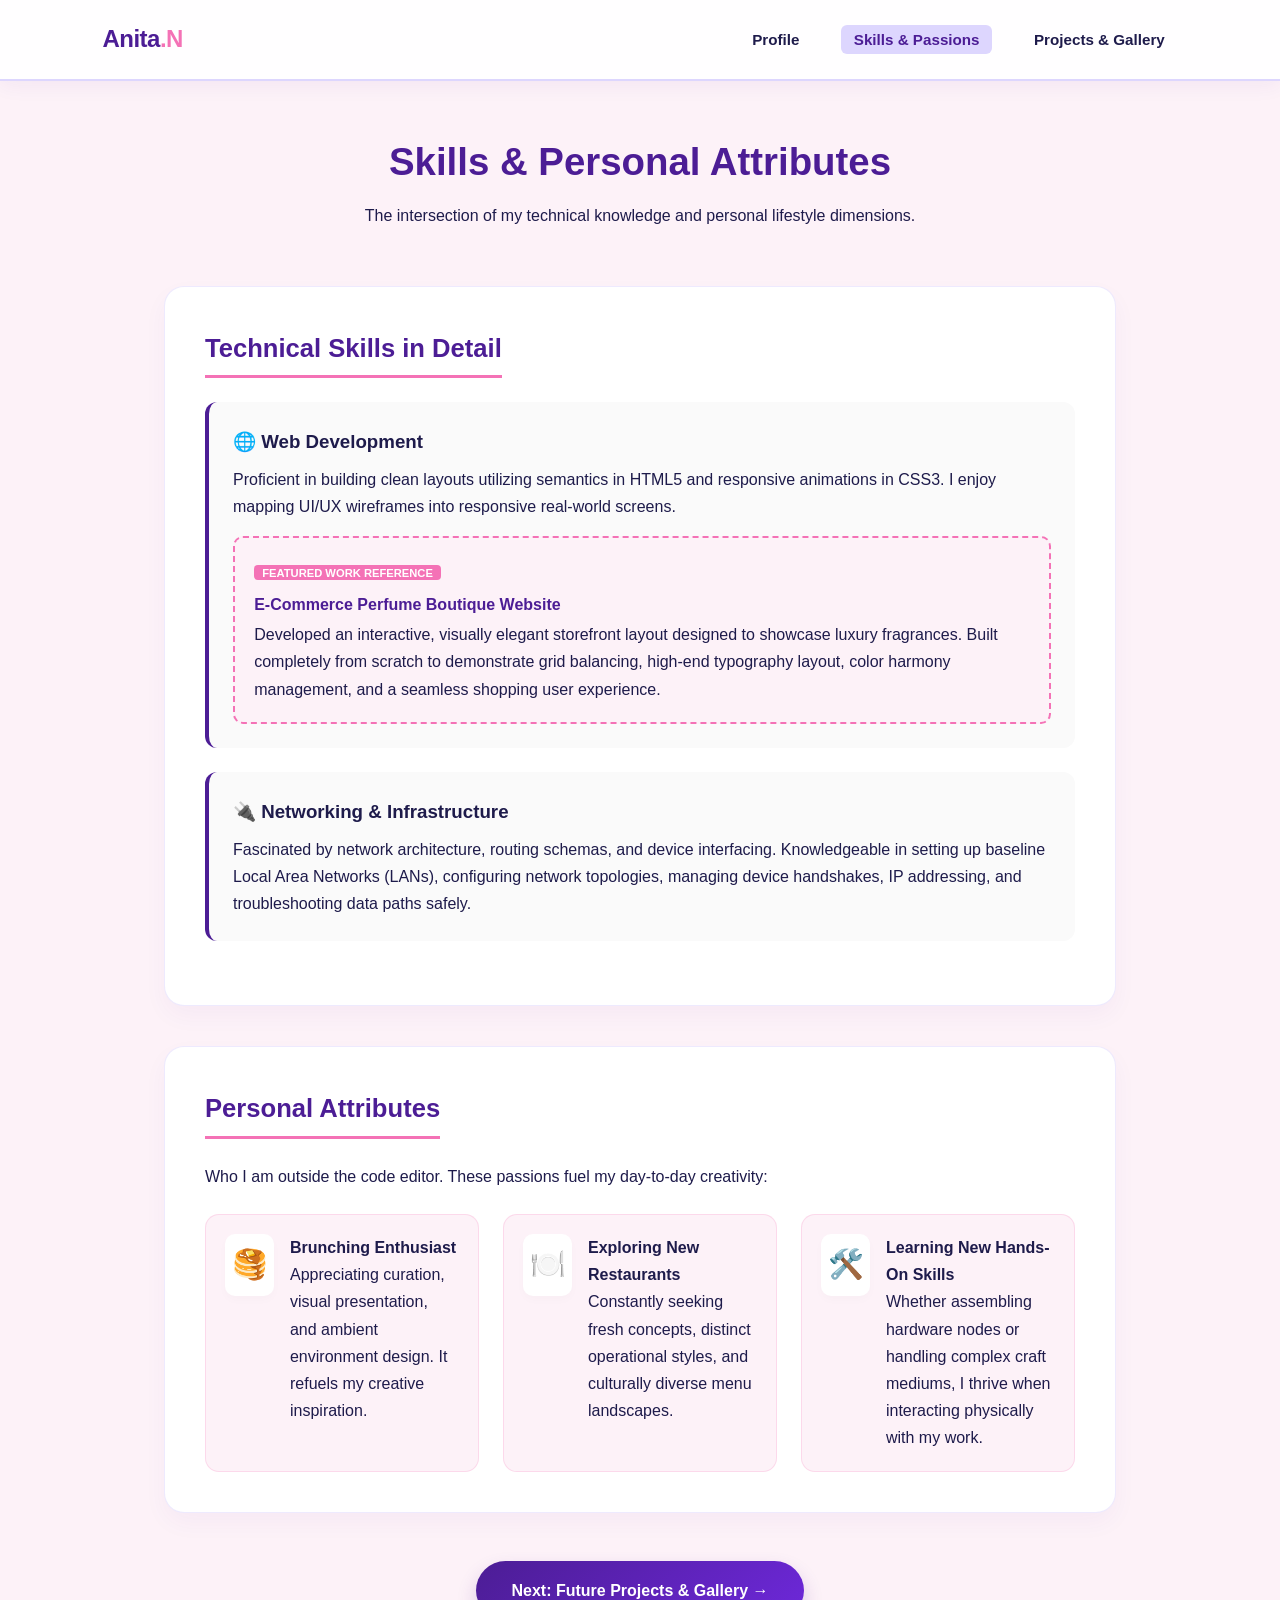
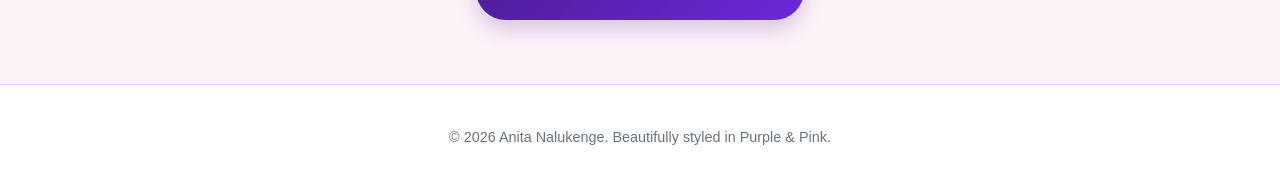
==== skills.html @ be6f803d "Initial commit of my pink and purple portfolio" ====
<!DOCTYPE html>
<html lang="en">
<head>
    <meta charset="UTF-8">
    <meta name="viewport" content="width=device-width, initial-scale=1.0">
    <title>Anita Nalukenge | Skills & Attributes</title>
    <link rel="stylesheet" href="style.css">
</head>
<body>

    <nav class="navbar">
        <div class="logo">Anita<span>.N</span></div>
        <ul class="nav-links">
            <li><a href="index.html">Profile</a></li>
            <li><a href="skills.html" class="active">Skills & Passions</a></li>
            <li><a href="projects.html">Projects & Gallery</a></li>
        </ul>
    </nav>

    <main class="container">
        
        <header class="section-header">
            <h1>Skills & Personal Attributes</h1>
            <p>The intersection of my technical knowledge and personal lifestyle dimensions.</p>
        </header>

        <!-- Detailed Technical Skills Section -->
        <section class="content-block">
            <div class="card">
                <h2>Technical Skills in Detail</h2>
                
                <div class="skill-detail-box">
                    <h3>🌐 Web Development</h3>
                    <p>Proficient in building clean layouts utilizing semantics in HTML5 and responsive animations in CSS3. I enjoy mapping UI/UX wireframes into responsive real-world screens.</p>
                    
                    <!-- Reference Project Embedded Directly as Your Skill Highlight -->
                    <div class="live-reference-card">
                        <span class="ref-badge">Featured Work Reference</span>
                        <h4>E-Commerce Perfume Boutique Website</h4>
                        <p>Developed an interactive, visually elegant storefront layout designed to showcase luxury fragrances. Built completely from scratch to demonstrate grid balancing, high-end typography layout, color harmony management, and a seamless shopping user experience.</p>
                    </div>
                </div>

                <div class="skill-detail-box">
                    <h3>🔌 Networking & Infrastructure</h3>
                    <p>Fascinated by network architecture, routing schemas, and device interfacing. Knowledgeable in setting up baseline Local Area Networks (LANs), configuring network topologies, managing device handshakes, IP addressing, and troubleshooting data paths safely.</p>
                </div>
            </div>
        </section>

        <!-- Personal Attributes Section -->
        <section class="content-block">
            <div class="card attributes-card">
                <h2>Personal Attributes</h2>
                <p class="intro-p">Who I am outside the code editor. These passions fuel my day-to-day creativity:</p>
                
                <div class="attribute-grid">
                    <div class="attr-pill">
                        <span class="attr-icon">🥞</span>
                        <div>
                            <h4>Brunching Enthusiast</h4>
                            <p>Appreciating curation, visual presentation, and ambient environment design. It refuels my creative inspiration.</p>
                        </div>
                    </div>

                    <div class="attr-pill">
                        <span class="attr-icon">🍽️</span>
                        <div>
                            <h4>Exploring New Restaurants</h4>
                            <p>Constantly seeking fresh concepts, distinct operational styles, and culturally diverse menu landscapes.</p>
                        </div>
                    </div>

                    <div class="attr-pill">
                        <span class="attr-icon">🛠️</span>
                        <div>
                            <h4>Learning New Hands-On Skills</h4>
                            <p>Whether assembling hardware nodes or handling complex craft mediums, I thrive when interacting physically with my work.</p>
                        </div>
                    </div>
                </div>
            </div>
        </section>

        <!-- Dynamic Navigation Button to Page 3 -->
        <div class="page-flow-container">
            <a href="projects.html" class="flow-btn">Next: Future Projects & Gallery &rarr;</a>
        </div>

    </main>

    <footer>
        <p>&copy; 2026 Anita Nalukenge. Beautifully styled in Purple & Pink.</p>
    </footer>

</body>
</html>
---- style.css ----
/* Color Palette Settings */
:root {
    --deep-purple: #4c1d95;    /* Vibrant Royal Purple */
    --light-purple: #ddd6fe;   /* Soft Pastel Lavender */
    --vibrant-pink: #f472b6;   /* Bright Pink Accents */
    --light-pink: #fdf2f8;     /* Ultra-Soft Warm Background */
    --card-bg: #ffffff;
    --dark-text: #1e1b4b;      /* Ink Blue/Black */
    --muted-text: #6b7280;     /* Soft slate gray */
}

/* Base Document Styling */
* {
    margin: 0;
    padding: 0;
    box-sizing: border-box;
    font-family: 'Segoe UI', Tahoma, Geneva, Verdana, sans-serif;
}

body {
    background-color: var(--light-pink);
    color: var(--dark-text);
    line-height: 1.7;
}

/* Sticky Navigation Layout */
.navbar {
    display: flex;
    justify-content: space-between;
    align-items: center;
    padding: 1.2rem 8%;
    background: rgba(255, 255, 255, 0.9);
    backdrop-filter: blur(12px);
    position: sticky;
    top: 0;
    z-index: 1000;
    box-shadow: 0 4px 20px rgba(76, 29, 149, 0.06);
    border-bottom: 2px solid var(--light-purple);
}

.navbar .logo {
    font-size: 1.5rem;
    font-weight: 800;
    color: var(--deep-purple);
    letter-spacing: -0.5px;
}

.navbar .logo span {
    color: var(--vibrant-pink);
}

.nav-links {
    display: flex;
    list-style: none;
    gap: 1.8rem;
}

.nav-links a {
    text-decoration: none;
    color: var(--dark-text);
    font-weight: 600;
    font-size: 0.95rem;
    transition: all 0.3s ease;
    padding: 0.4rem 0.8rem;
    border-radius: 6px;
}

.nav-links a:hover, .nav-links a.active {
    color: var(--deep-purple);
    background-color: var(--light-purple);
}

/* Global Content Container Layout */
.container {
    max-width: 1000px;
    margin: 0 auto;
    padding: 3rem 1.5rem;
}

.section-header {
    text-align: center;
    margin-bottom: 3.5rem;
}

.section-header h1 {
    font-size: 2.4rem;
    color: var(--deep-purple);
    margin-bottom: 0.5rem;
}

/* Card Design Engine */
.card {
    background: var(--card-bg);
    padding: 2.5rem;
    border-radius: 20px;
    box-shadow: 0 10px 25px rgba(76, 29, 149, 0.04);
    border: 1px solid rgba(221, 214, 254, 0.5);
    margin-bottom: 2.5rem;
    transition: transform 0.3s ease;
}

.card:hover {
    transform: translateY(-2px);
}

.card h2 {
    color: var(--deep-purple);
    font-size: 1.6rem;
    margin-bottom: 1.5rem;
    display: inline-block;
    border-bottom: 3px solid var(--vibrant-pink);
    padding-bottom: 0.3rem;
}

/* Page 1 Specific Layout Elements */
.hero-section {
    text-align: center;
    padding: 2rem 0;
}

.hero-badge {
    display: inline-block;
    background: var(--light-purple);
    color: var(--deep-purple);
    padding: 0.4rem 1.2rem;
    border-radius: 50px;
    font-size: 0.85rem;
    font-weight: 700;
    text-transform: uppercase;
    margin-bottom: 1rem;
    letter-spacing: 0.5px;
}

.hero-section h1 {
    font-size: 3rem;
    color: var(--deep-purple);
    margin-bottom: 0.5rem;
}

.hero-section .subtitle {
    font-size: 1.1rem;
    color: var(--vibrant-pink);
    font-weight: 600;
    margin-bottom: 2.5rem;
}

.objective-item {
    display: flex;
    gap: 1rem;
    align-items: flex-start;
    margin-bottom: 1.2rem;
}

.bullet-heart {
    color: var(--vibrant-pink);
    font-size: 1.2rem;
}

.timeline-item {
    padding-left: 1.5rem;
    border-left: 3px solid var(--light-purple);
    margin-bottom: 2rem;
    position: relative;
}

.timeline-item::before {
    content: '';
    position: absolute;
    left: -8px;
    top: 6px;
    width: 13px;
    height: 13px;
    border-radius: 50%;
    background: var(--vibrant-pink);
}

.badge-tag {
    display: inline-block;
    font-size: 0.75rem;
    font-weight: bold;
    padding: 0.2rem 0.6rem;
    border-radius: 4px;
    margin-bottom: 0.4rem;
}

.purple-tag { background: var(--light-purple); color: var(--deep-purple); }
.pink-tag { background: #fce7f3; color: #db2777; }

/* Page 2 Specific Layout Elements */
.skill-detail-box {
    background: #fafafa;
    border-radius: 12px;
    padding: 1.5rem;
    margin-bottom: 1.5rem;
    border-left: 4px solid var(--deep-purple);
}

.skill-detail-box h3 {
    margin-bottom: 0.5rem;
    color: var(--dark-text);
}

.live-reference-card {
    background: var(--light-pink);
    border: 2px dashed var(--vibrant-pink);
    border-radius: 10px;
    padding: 1.2rem;
    margin-top: 1rem;
}

.ref-badge {
    font-size: 0.7rem;
    background: var(--vibrant-pink);
    color: white;
    padding: 0.1rem 0.5rem;
    border-radius: 4px;
    font-weight: bold;
    text-transform: uppercase;
}

.live-reference-card h4 {
    margin: 0.4rem 0 0.2rem 0;
    color: var(--deep-purple);
}

.attribute-grid {
    display: grid;
    grid-template-columns: repeat(auto-fit, minmax(250px, 1fr));
    gap: 1.5rem;
    margin-top: 1.5rem;
}

.attr-pill {
    background: var(--light-pink);
    padding: 1.2rem;
    border-radius: 14px;
    display: flex;
    gap: 1rem;
    align-items: flex-start;
    border: 1px solid rgba(244, 114, 182, 0.2);
}

.attr-icon {
    font-size: 1.8rem;
    background: white;
    padding: 0.4rem;
    border-radius: 10px;
    box-shadow: 0 4px 10px rgba(0,0,0,0.02);
}

/* Page 3 Smart Harvest Styling */
.smart-harvest-card {
    border-top: 6px solid var(--vibrant-pink);
    background: linear-gradient(to bottom right, #ffffff, var(--light-pink));
}

.achievement-badge {
    background: #fdf2f8;
    color: #db2777;
    border: 1px solid #fbcfe8;
    display: inline-block;
    padding: 0.2rem 0.8rem;
    font-size: 0.8rem;
    font-weight: bold;
    border-radius: 30px;
    margin-bottom: 0.8rem;
}

.smart-harvest-card p {
    margin-bottom: 1rem;
}

/* ACTIVE PHOTO PLACEHOLDERS (Gallery Block) */
.section-subtitle {
    color: var(--muted-text);
    margin-bottom: 2rem;
}

.interactive-gallery-grid {
    display: grid;
    grid-template-columns: repeat(auto-fit, minmax(280px, 1fr));
    gap: 1.5rem;
}

.gallery-card {
    border-radius: 16px;
    overflow: hidden;
    background: white;
    box-shadow: 0 4px 15px rgba(0,0,0,0.02);
}

.active-photo-box {
    position: relative;
    height: 250px;
    /* Soft textured patterned background representing empty image slots gracefully */
    background-color: var(--light-purple);
    background-image: radial-gradient(var(--vibrant-pink) 0.6px, transparent 0.6px);
    background-size: 16px 16px;
    display: flex;
    justify-content: center;
    align-items: center;
    transition: all 0.4s cubic-bezier(0.16, 1, 0.3, 1);
}

.fallback-label {
    font-weight: bold;
    font-size: 0.85rem;
    color: var(--deep-purple);
    background: white;
    padding: 0.4rem 1rem;
    border-radius: 30px;
    box-shadow: 0 4px 10px rgba(76, 29, 149, 0.1);
    transition: opacity 0.3s ease;
}

/* Active Hover Layer CSS Overlay */
.photo-overlay {
    position: absolute;
    top: 0;
    left: 0;
    width: 100%;
    height: 100%;
    background: linear-gradient(135deg, rgba(76, 29, 149, 0.95) 0%, rgba(244, 114, 182, 0.95) 100%);
    padding: 2rem;
    display: flex;
    flex-direction: column;
    justify-content: center;
    opacity: 0;
    transform: translateY(10px);
    transition: all 0.35s ease;
}

.photo-overlay h3 {
    color: white;
    font-size: 1.2rem;
    margin-bottom: 0.5rem;
}

.photo-overlay p {
    color: var(--light-pink);
    font-size: 0.88rem;
}

/* Active Hover State Actions */
.active-photo-box:hover .fallback-label {
    opacity: 0;
}

.active-photo-box:hover .photo-overlay {
    opacity: 1;
    transform: translateY(0);
}

/* Page Interconnectivity Flow Buttons */
.page-flow-container {
    display: flex;
    justify-content: center;
    margin: 3rem 0 1rem 0;
}

.flow-btn {
    text-decoration: none;
    background: linear-gradient(135deg, var(--deep-purple) 0%, #6d28d9 100%);
    color: white;
    padding: 1rem 2.2rem;
    border-radius: 50px;
    font-weight: 700;
    box-shadow: 0 10px 20px rgba(76, 29, 149, 0.2);
    transition: all 0.3s ease;
}

.flow-btn:hover {
    transform: translateY(-3px);
    box-shadow: 0 15px 25px rgba(244, 114, 182, 0.3);
    background: linear-gradient(135deg, #6d28d9 0%, var(--vibrant-pink) 100%);
}

.flow-btn.back-btn {
    background: white;
    color: var(--deep-purple);
    border: 2px solid var(--light-purple);
    box-shadow: none;
}

.flow-btn.back-btn:hover {
    background: var(--light-purple);
    color: var(--deep-purple);
    transform: translateY(-2px);
}

/* Unified Footer Styling */
footer {
    text-align: center;
    padding: 2.5rem;
    background: white;
    color: var(--muted-text);
    font-size: 0.9rem;
    border-top: 1px solid var(--light-purple);
}
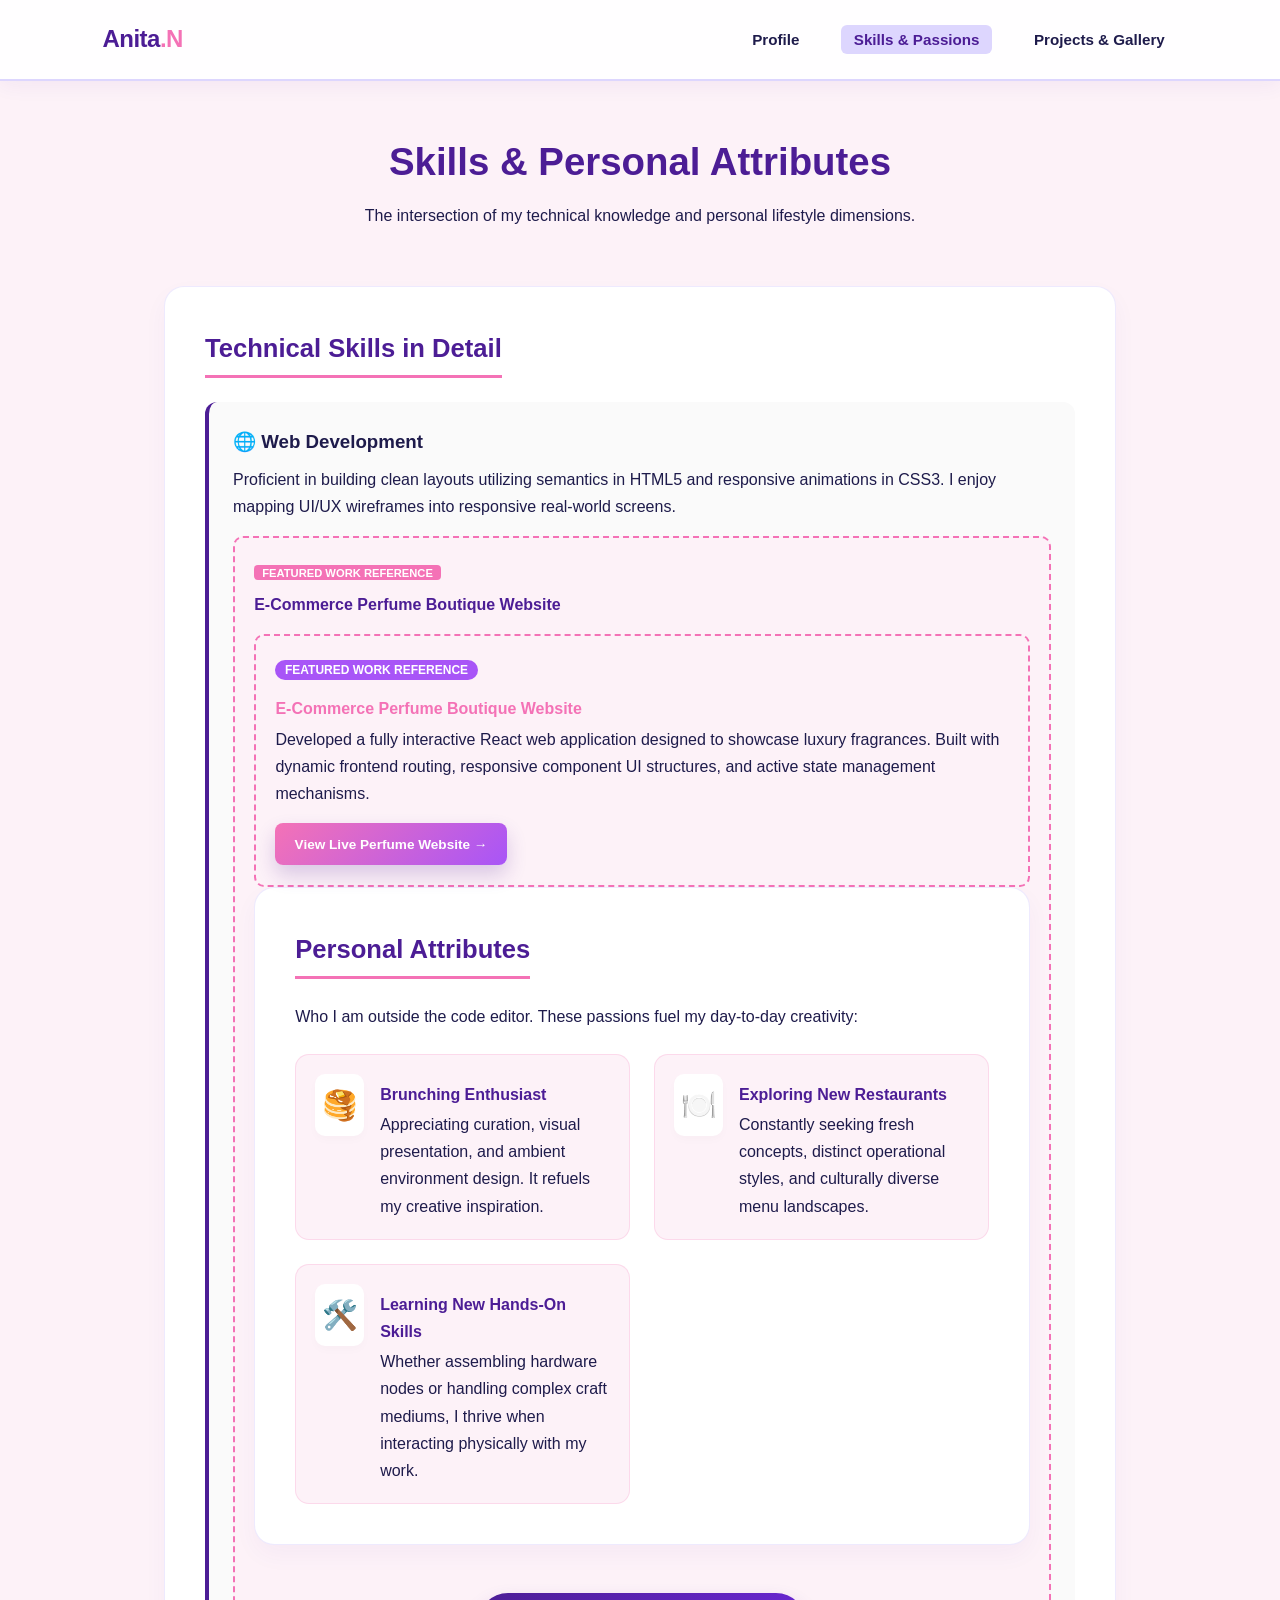
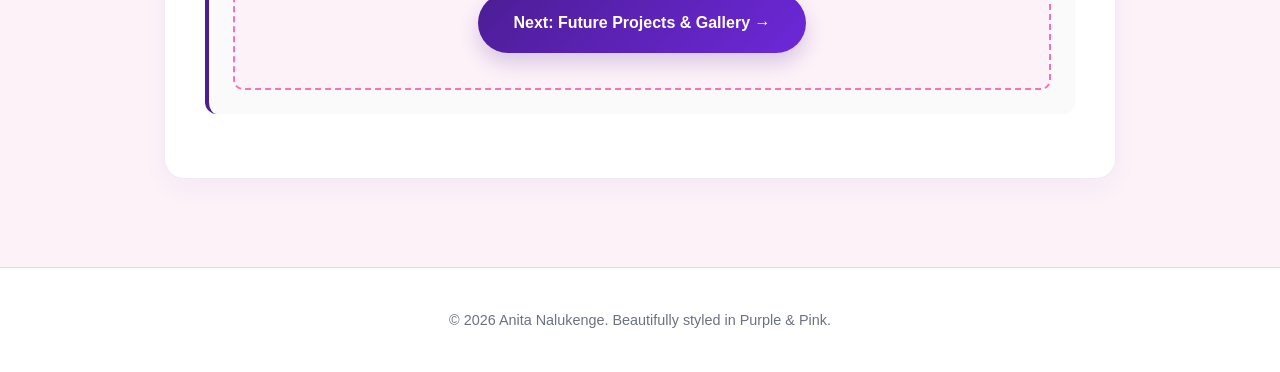
==== commit d61d9337: "Update skills page" ====
--- a/skills.html
+++ b/skills.html
@@ -37,16 +37,13 @@
                     <div class="live-reference-card">
                         <span class="ref-badge">Featured Work Reference</span>
                         <h4>E-Commerce Perfume Boutique Website</h4>
-                        <p>Developed an interactive, visually elegant storefront layout designed to showcase luxury fragrances. Built completely from scratch to demonstrate grid balancing, high-end typography layout, color harmony management, and a seamless shopping user experience.</p>
-                    </div>
-                </div>
-
-                <div class="skill-detail-box">
-                    <h3>🔌 Networking & Infrastructure</h3>
-                    <p>Fascinated by network architecture, routing schemas, and device interfacing. Knowledgeable in setting up baseline Local Area Networks (LANs), configuring network topologies, managing device handshakes, IP addressing, and troubleshooting data paths safely.</p>
-                </div>
-            </div>
-        </section>
+                        <div class="live-reference-card">
+    <span class="ref-badge" style="background: #a855f7; color: white; padding: 0.2rem 0.6rem; border-radius: 20px; font-size: 0.75rem; font-weight: bold;">Featured Work Reference</span>
+    <h4 style="margin-top: 0.8rem; color: #f472b6;">E-Commerce Perfume Boutique Website</h4>
+    <p>Developed a fully interactive React web application designed to showcase luxury fragrances. Built with dynamic frontend routing, responsive component UI structures, and active state management mechanisms.</p>
+    
+    <a href="https://perfume-website-gwnf.onrender.com" target="_blank" class="flow-btn" style="padding: 0.6rem 1.2rem; font-size: 0.85rem; margin-top: 1rem; display: inline-block; background: linear-gradient(135deg, #f472b6, #a855f7); color: white; text-decoration: none; border-radius: 8px; font-weight: bold; transition: opacity 0.2s;">View Live Perfume Website &rarr;</a>
+</div>
 
         <!-- Personal Attributes Section -->
         <section class="content-block">
--- a/style.css
+++ b/style.css
@@ -396,4 +396,19 @@
     color: var(--muted-text);
     font-size: 0.9rem;
     border-top: 1px solid var(--light-purple);
+}
+/* Makes sure our real gallery images look stunning */
+.gallery-img {
+    width: 100%;
+    height: 100%;
+    object-fit: cover; /* Crops the image perfectly to fit the box framework */
+    position: absolute;
+    top: 0;
+    left: 0;
+    z-index: 1;
+}
+
+/* Forces the overlay text to sit on top of the image when you hover */
+.photo-overlay {
+    z-index: 2;
 }
